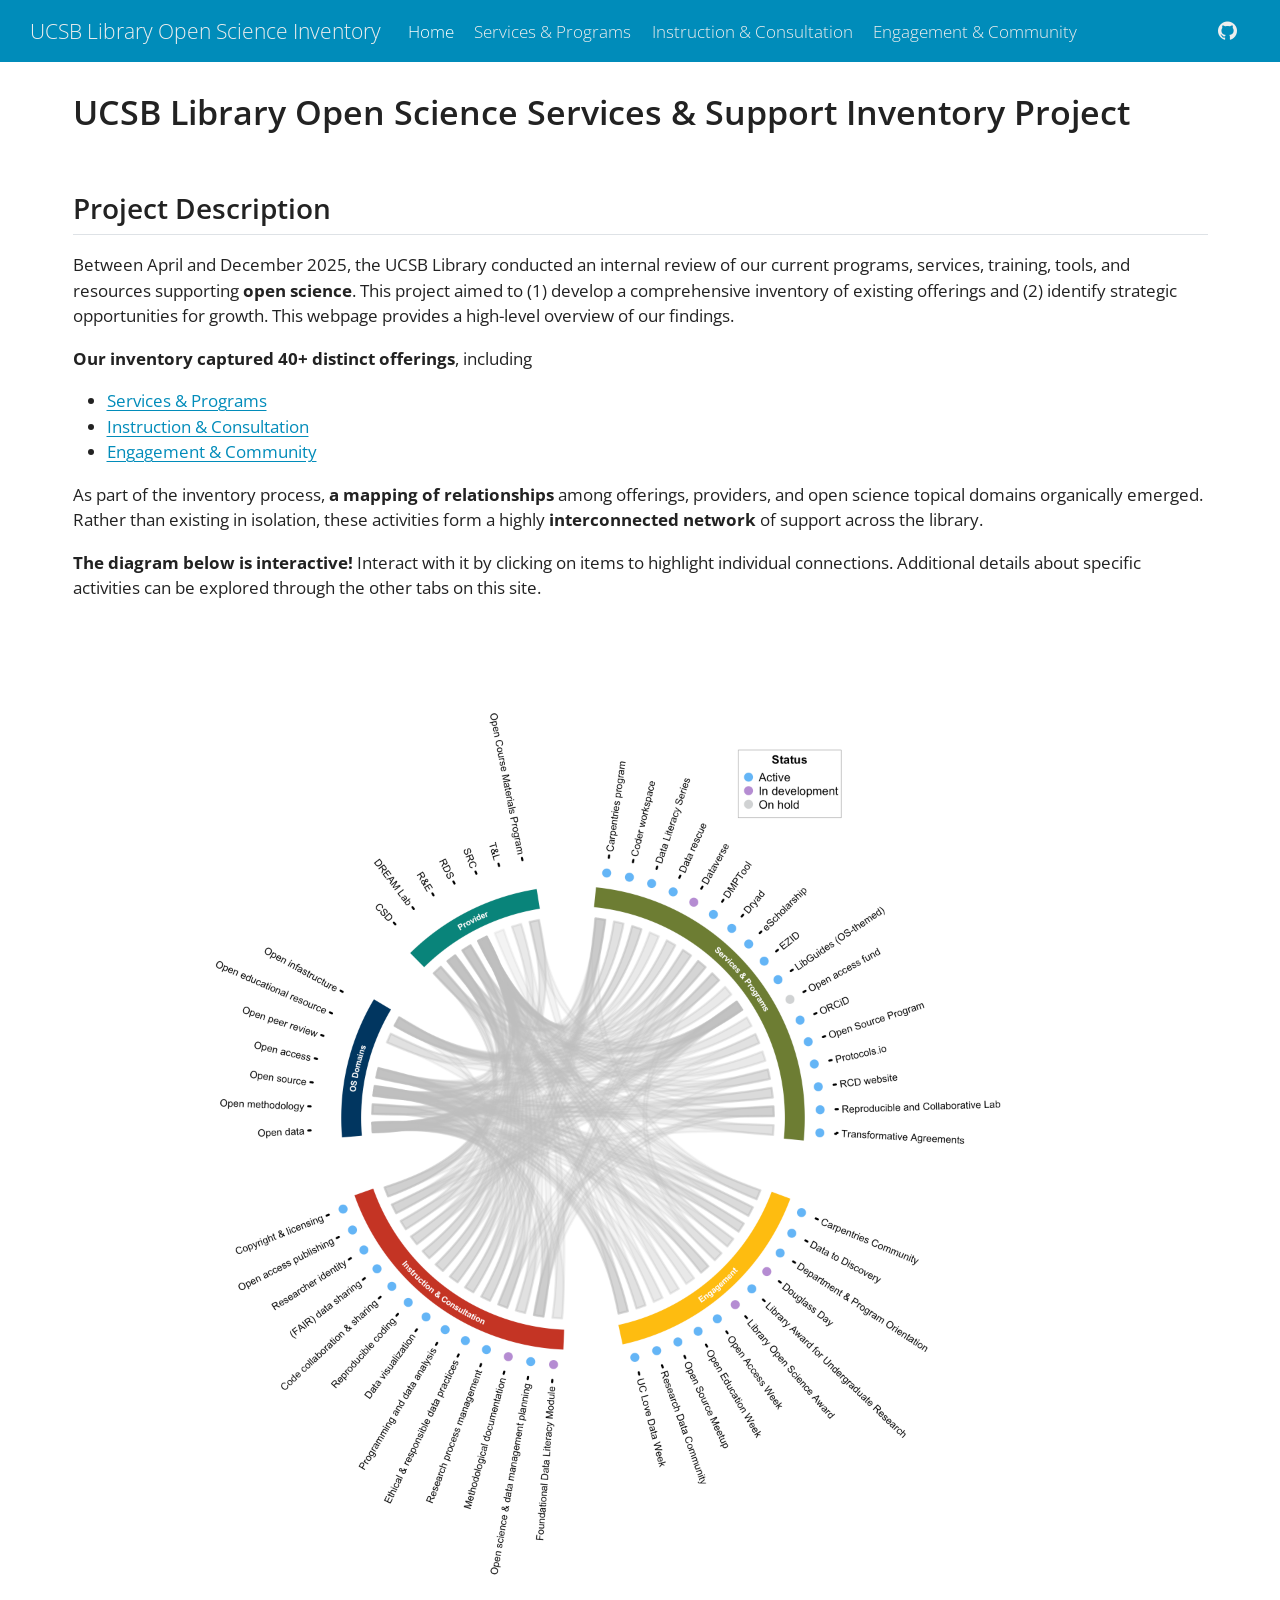
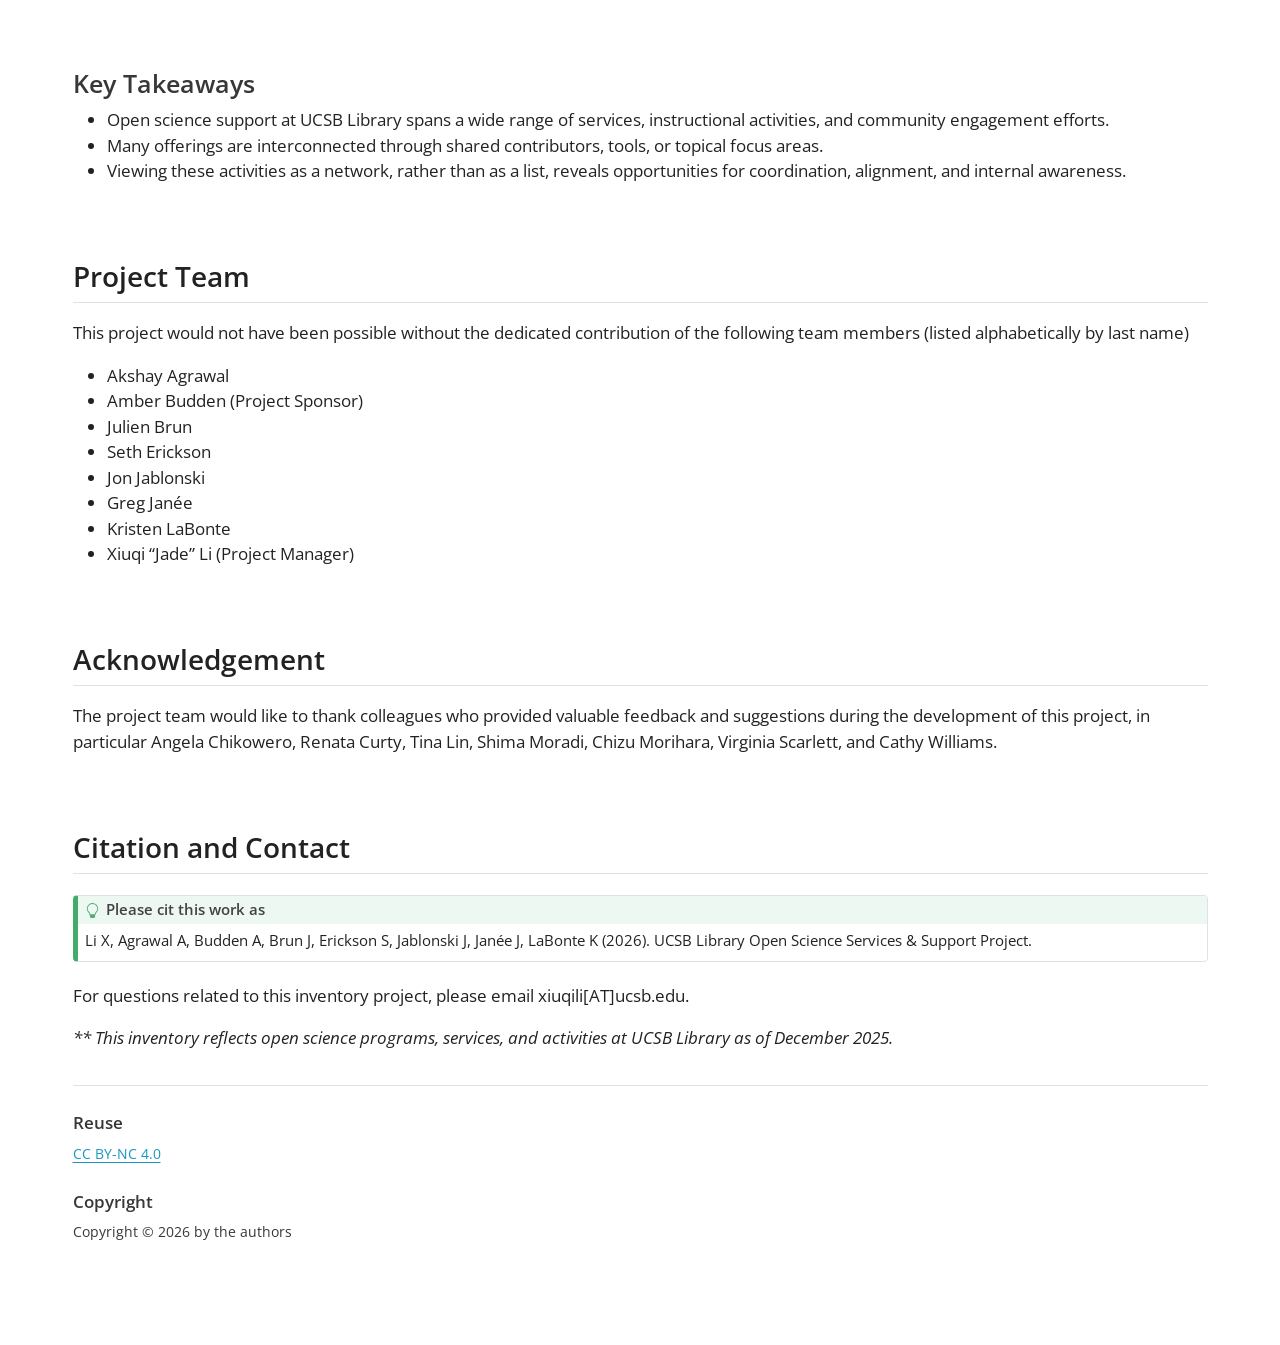
==== docs/index.html @ 34dbe303 "initial commit" ====
<!DOCTYPE html>
<html xmlns="http://www.w3.org/1999/xhtml" lang="en" xml:lang="en"><head>

<meta charset="utf-8">
<meta name="generator" content="quarto-1.5.57">

<meta name="viewport" content="width=device-width, initial-scale=1.0, user-scalable=yes">


<title>UCSB Library Open Science Services &amp; Support Inventory Project – UCSB Library Open Science Inventory</title>
<style>
code{white-space: pre-wrap;}
span.smallcaps{font-variant: small-caps;}
div.columns{display: flex; gap: min(4vw, 1.5em);}
div.column{flex: auto; overflow-x: auto;}
div.hanging-indent{margin-left: 1.5em; text-indent: -1.5em;}
ul.task-list{list-style: none;}
ul.task-list li input[type="checkbox"] {
  width: 0.8em;
  margin: 0 0.8em 0.2em -1em; /* quarto-specific, see https://github.com/quarto-dev/quarto-cli/issues/4556 */ 
  vertical-align: middle;
}
</style>


<script src="site_libs/quarto-nav/quarto-nav.js"></script>
<script src="site_libs/quarto-nav/headroom.min.js"></script>
<script src="site_libs/clipboard/clipboard.min.js"></script>
<script src="site_libs/quarto-search/autocomplete.umd.js"></script>
<script src="site_libs/quarto-search/fuse.min.js"></script>
<script src="site_libs/quarto-search/quarto-search.js"></script>
<meta name="quarto:offset" content="./">
<script src="site_libs/quarto-html/quarto.js"></script>
<script src="site_libs/quarto-html/popper.min.js"></script>
<script src="site_libs/quarto-html/tippy.umd.min.js"></script>
<script src="site_libs/quarto-html/anchor.min.js"></script>
<link href="site_libs/quarto-html/tippy.css" rel="stylesheet">
<link href="site_libs/quarto-html/quarto-syntax-highlighting.css" rel="stylesheet" id="quarto-text-highlighting-styles">
<script src="site_libs/bootstrap/bootstrap.min.js"></script>
<link href="site_libs/bootstrap/bootstrap-icons.css" rel="stylesheet">
<link href="site_libs/bootstrap/bootstrap.min.css" rel="stylesheet" id="quarto-bootstrap" data-mode="light">
<script id="quarto-search-options" type="application/json">{
  "location": "navbar",
  "copy-button": false,
  "collapse-after": 3,
  "panel-placement": "end",
  "type": "overlay",
  "limit": 50,
  "keyboard-shortcut": [
    "f",
    "/",
    "s"
  ],
  "show-item-context": false,
  "language": {
    "search-no-results-text": "No results",
    "search-matching-documents-text": "matching documents",
    "search-copy-link-title": "Copy link to search",
    "search-hide-matches-text": "Hide additional matches",
    "search-more-match-text": "more match in this document",
    "search-more-matches-text": "more matches in this document",
    "search-clear-button-title": "Clear",
    "search-text-placeholder": "",
    "search-detached-cancel-button-title": "Cancel",
    "search-submit-button-title": "Submit",
    "search-label": "Search"
  }
}</script>


<link rel="stylesheet" href="styles.css">
</head>

<body class="nav-fixed">

<div id="quarto-search-results"></div>
  <header id="quarto-header" class="headroom fixed-top">
    <nav class="navbar navbar-expand-lg " data-bs-theme="dark">
      <div class="navbar-container container-fluid">
      <div class="navbar-brand-container mx-auto">
    <a class="navbar-brand" href="./index.html">
    <span class="navbar-title">UCSB Library Open Science Inventory</span>
    </a>
  </div>
            <div id="quarto-search" class="" title="Search"></div>
          <button class="navbar-toggler" type="button" data-bs-toggle="collapse" data-bs-target="#navbarCollapse" aria-controls="navbarCollapse" role="menu" aria-expanded="false" aria-label="Toggle navigation" onclick="if (window.quartoToggleHeadroom) { window.quartoToggleHeadroom(); }">
  <span class="navbar-toggler-icon"></span>
</button>
          <div class="collapse navbar-collapse" id="navbarCollapse">
            <ul class="navbar-nav navbar-nav-scroll me-auto">
  <li class="nav-item">
    <a class="nav-link active" href="./index.html" aria-current="page"> 
<span class="menu-text">Home</span></a>
  </li>  
  <li class="nav-item">
    <a class="nav-link" href="./services.html"> 
<span class="menu-text">Services &amp; Programs</span></a>
  </li>  
  <li class="nav-item">
    <a class="nav-link" href="./instruction.html"> 
<span class="menu-text">Instruction &amp; Consultation</span></a>
  </li>  
  <li class="nav-item">
    <a class="nav-link" href="./engagement.html"> 
<span class="menu-text">Engagement &amp; Community</span></a>
  </li>  
</ul>
            <ul class="navbar-nav navbar-nav-scroll ms-auto">
  <li class="nav-item compact">
    <a class="nav-link" href="https://github.com/xiuqili-xl/UCSB-Library-OSSSI"> <i class="bi bi-github" role="img">
</i> 
<span class="menu-text"></span></a>
  </li>  
</ul>
          </div> <!-- /navcollapse -->
            <div class="quarto-navbar-tools">
</div>
      </div> <!-- /container-fluid -->
    </nav>
</header>
<!-- content -->
<div id="quarto-content" class="quarto-container page-columns page-rows-contents page-layout-full page-navbar">
<!-- sidebar -->
<!-- margin-sidebar -->
    
<!-- main -->
<main class="content column-page" id="quarto-document-content">

<header id="title-block-header" class="quarto-title-block default">
<div class="quarto-title">
<h1 class="title">UCSB Library Open Science Services &amp; Support Inventory Project</h1>
</div>



<div class="quarto-title-meta column-page">

    
  
    
  </div>
  


</header>


<p><br></p>
<section id="project-description" class="level2">
<h2 class="anchored" data-anchor-id="project-description">Project Description</h2>
<p>Between April and December 2025, the UCSB Library conducted an internal review of our current programs, services, training, tools, and resources supporting <strong>open science</strong>. This project aimed to (1) develop a comprehensive inventory of existing offerings and (2) identify strategic opportunities for growth. This webpage provides a high-level overview of our findings.</p>
<p><strong>Our inventory captured 40+ distinct offerings</strong>, including</p>
<ul>
<li><a href="./services.html">Services &amp; Programs</a></li>
<li><a href="./instruction.html">Instruction &amp; Consultation</a></li>
<li><a href="./engagement.html">Engagement &amp; Community</a></li>
</ul>
<p>As part of the inventory process, <strong>a mapping of relationships</strong> among offerings, providers, and open science topical domains organically emerged. Rather than existing in isolation, these activities form a highly <strong>interconnected network</strong> of support across the library.</p>
<p><strong>The diagram below is interactive!</strong> Interact with it by clicking on items to highlight individual connections. Additional details about specific activities can be explored through the other tabs on this site.</p>
<div id="diagram">

</div>
<script type="module">

  const IMAGE_DISPLAY_WIDTH = 1000; // pixels
  const IMAGE_PATH = "/images/static-png";
  const UNHIGHLIGHTED_IMAGE_PATH = `${IMAGE_PATH}/00-no-highlight.png`;
  const CSV_PATH = "data_processed/label_angles.csv";

  // Assumption: commas don't appear in label names, so no need for full CSV
  // parser.

  async function load_csv() {
    const response = await fetch(CSV_PATH);
    const body = await response.text();
    const [header, ...rows] = body.trim().split("\n");
    const columns = header.split(",");
    const data = rows.map(
      row => Object.fromEntries(row.split(",").map((v, i) => [columns[i], v]))
    );
    data.forEach(item => {
      item["Viz.ID"] = parseInt(item["Viz.ID"]);
      item["Start.Degree"] = parseFloat(item["Start.Degree"]);
      item["End.Degree"] = parseFloat(item["End.Degree"]);
    });
    return data;
  }

  const data = await load_csv();
  const min_angle = Math.min(...data.map(item => item["Start.Degree"]));

  const img = document.createElement("img");
  img.src = UNHIGHLIGHTED_IMAGE_PATH;
  img.width = IMAGE_DISPLAY_WIDTH;
  img.style.cursor = "pointer";
  img.alt = "Chord diagram showing connections between open science activities at UCSB Library";

  // Data assumptions:
  //   - Angles use the same periodic coordinate system as atan2.
  //   - Angles increase linearly from a minimum value (possibly negative) to a
  //     maximum value; there's no wrapping at +/-180.
  //   - The total range of angles is less than or equal to 360.
  //   - If items A and B are adjacent, then
  //     A["End.Degree"] == B["Start.Degree"] or vice versa.

  function switch_image(event) {
    const rect = img.getBoundingClientRect();
    const x = event.clientX - (rect.left + rect.width/2);
    const y = (rect.top + rect.height/2) - event.clientY;
    let angle = Math.atan2(y, x) * 180/Math.PI;
    if (angle < min_angle) angle += 360;
    const item = data.find(
      item => (item["Start.Degree"] <= angle && angle <= item["End.Degree"])
    );
    if (item !== undefined) {
      img.src = `${IMAGE_PATH}/${String(item["Viz.ID"]).padStart(2, "0")}.png`;
    } else {
      img.src = UNHIGHLIGHTED_IMAGE_PATH;
    }
  }

  img.addEventListener("click", switch_image);
  document.getElementById("diagram").appendChild(img);

</script>
<p><br></p>
<section id="key-takeaways" class="level3">
<h3 class="anchored" data-anchor-id="key-takeaways">Key Takeaways</h3>
<ul>
<li>Open science support at UCSB Library spans a wide range of services, instructional activities, and community engagement efforts.</li>
<li>Many offerings are interconnected through shared contributors, tools, or topical focus areas.</li>
<li>Viewing these activities as a network, rather than as a list, reveals opportunities for coordination, alignment, and internal awareness.</li>
</ul>
<p><br></p>
</section>
</section>
<section id="project-team" class="level2">
<h2 class="anchored" data-anchor-id="project-team">Project Team</h2>
<p>This project would not have been possible without the dedicated contribution of the following team members (listed alphabetically by last name)</p>
<ul>
<li>Akshay Agrawal</li>
<li>Amber Budden (Project Sponsor)</li>
<li>Julien Brun</li>
<li>Seth Erickson</li>
<li>Jon Jablonski</li>
<li>Greg Janée</li>
<li>Kristen LaBonte</li>
<li>Xiuqi “Jade” Li (Project Manager)</li>
</ul>
<p><br></p>
</section>
<section id="acknowledgement" class="level2">
<h2 class="anchored" data-anchor-id="acknowledgement">Acknowledgement</h2>
<p>The project team would like to thank colleagues who provided valuable feedback and suggestions during the development of this project, in particular Angela Chikowero, Renata Curty, Tina Lin, Shima Moradi, Chizu Morihara, Virginia Scarlett, and Cathy Williams.</p>
<p><br></p>
</section>
<section id="citation-and-contact" class="level2">
<h2 class="anchored" data-anchor-id="citation-and-contact">Citation and Contact</h2>
<div class="callout callout-style-default callout-tip callout-titled">
<div class="callout-header d-flex align-content-center">
<div class="callout-icon-container">
<i class="callout-icon"></i>
</div>
<div class="callout-title-container flex-fill">
Please cit this work as
</div>
</div>
<div class="callout-body-container callout-body">
<p>Li X, Agrawal A, Budden A, Brun J, Erickson S, Jablonski J, Janée J, LaBonte K (2026). UCSB Library Open Science Services &amp; Support Project.</p>
</div>
</div>
<p>For questions related to this inventory project, please email xiuqili[AT]ucsb.edu.</p>
<p><em>** This inventory reflects open science programs, services, and activities at UCSB Library as of December 2025.</em></p>


</section>

<div id="quarto-appendix" class="default"><section class="quarto-appendix-contents" id="quarto-reuse"><h2 class="anchored quarto-appendix-heading">Reuse</h2><div class="quarto-appendix-contents"><div><a rel="license" href="https://creativecommons.org/licenses/by-nc/4.0/">CC BY-NC 4.0</a></div></div></section><section class="quarto-appendix-contents" id="quarto-copyright"><h2 class="anchored quarto-appendix-heading">Copyright</h2><div class="quarto-appendix-contents"><div>Copyright © 2026 by the authors</div></div></section></div></main> <!-- /main -->
<script id="quarto-html-after-body" type="application/javascript">
window.document.addEventListener("DOMContentLoaded", function (event) {
  const toggleBodyColorMode = (bsSheetEl) => {
    const mode = bsSheetEl.getAttribute("data-mode");
    const bodyEl = window.document.querySelector("body");
    if (mode === "dark") {
      bodyEl.classList.add("quarto-dark");
      bodyEl.classList.remove("quarto-light");
    } else {
      bodyEl.classList.add("quarto-light");
      bodyEl.classList.remove("quarto-dark");
    }
  }
  const toggleBodyColorPrimary = () => {
    const bsSheetEl = window.document.querySelector("link#quarto-bootstrap");
    if (bsSheetEl) {
      toggleBodyColorMode(bsSheetEl);
    }
  }
  toggleBodyColorPrimary();  
  const icon = "";
  const anchorJS = new window.AnchorJS();
  anchorJS.options = {
    placement: 'right',
    icon: icon
  };
  anchorJS.add('.anchored');
  const isCodeAnnotation = (el) => {
    for (const clz of el.classList) {
      if (clz.startsWith('code-annotation-')) {                     
        return true;
      }
    }
    return false;
  }
  const onCopySuccess = function(e) {
    // button target
    const button = e.trigger;
    // don't keep focus
    button.blur();
    // flash "checked"
    button.classList.add('code-copy-button-checked');
    var currentTitle = button.getAttribute("title");
    button.setAttribute("title", "Copied!");
    let tooltip;
    if (window.bootstrap) {
      button.setAttribute("data-bs-toggle", "tooltip");
      button.setAttribute("data-bs-placement", "left");
      button.setAttribute("data-bs-title", "Copied!");
      tooltip = new bootstrap.Tooltip(button, 
        { trigger: "manual", 
          customClass: "code-copy-button-tooltip",
          offset: [0, -8]});
      tooltip.show();    
    }
    setTimeout(function() {
      if (tooltip) {
        tooltip.hide();
        button.removeAttribute("data-bs-title");
        button.removeAttribute("data-bs-toggle");
        button.removeAttribute("data-bs-placement");
      }
      button.setAttribute("title", currentTitle);
      button.classList.remove('code-copy-button-checked');
    }, 1000);
    // clear code selection
    e.clearSelection();
  }
  const getTextToCopy = function(trigger) {
      const codeEl = trigger.previousElementSibling.cloneNode(true);
      for (const childEl of codeEl.children) {
        if (isCodeAnnotation(childEl)) {
          childEl.remove();
        }
      }
      return codeEl.innerText;
  }
  const clipboard = new window.ClipboardJS('.code-copy-button:not([data-in-quarto-modal])', {
    text: getTextToCopy
  });
  clipboard.on('success', onCopySuccess);
  if (window.document.getElementById('quarto-embedded-source-code-modal')) {
    // For code content inside modals, clipBoardJS needs to be initialized with a container option
    // TODO: Check when it could be a function (https://github.com/zenorocha/clipboard.js/issues/860)
    const clipboardModal = new window.ClipboardJS('.code-copy-button[data-in-quarto-modal]', {
      text: getTextToCopy,
      container: window.document.getElementById('quarto-embedded-source-code-modal')
    });
    clipboardModal.on('success', onCopySuccess);
  }
    var localhostRegex = new RegExp(/^(?:http|https):\/\/localhost\:?[0-9]*\//);
    var mailtoRegex = new RegExp(/^mailto:/);
      var filterRegex = new RegExp('/' + window.location.host + '/');
    var isInternal = (href) => {
        return filterRegex.test(href) || localhostRegex.test(href) || mailtoRegex.test(href);
    }
    // Inspect non-navigation links and adorn them if external
 	var links = window.document.querySelectorAll('a[href]:not(.nav-link):not(.navbar-brand):not(.toc-action):not(.sidebar-link):not(.sidebar-item-toggle):not(.pagination-link):not(.no-external):not([aria-hidden]):not(.dropdown-item):not(.quarto-navigation-tool):not(.about-link)');
    for (var i=0; i<links.length; i++) {
      const link = links[i];
      if (!isInternal(link.href)) {
        // undo the damage that might have been done by quarto-nav.js in the case of
        // links that we want to consider external
        if (link.dataset.originalHref !== undefined) {
          link.href = link.dataset.originalHref;
        }
      }
    }
  function tippyHover(el, contentFn, onTriggerFn, onUntriggerFn) {
    const config = {
      allowHTML: true,
      maxWidth: 500,
      delay: 100,
      arrow: false,
      appendTo: function(el) {
          return el.parentElement;
      },
      interactive: true,
      interactiveBorder: 10,
      theme: 'quarto',
      placement: 'bottom-start',
    };
    if (contentFn) {
      config.content = contentFn;
    }
    if (onTriggerFn) {
      config.onTrigger = onTriggerFn;
    }
    if (onUntriggerFn) {
      config.onUntrigger = onUntriggerFn;
    }
    window.tippy(el, config); 
  }
  const noterefs = window.document.querySelectorAll('a[role="doc-noteref"]');
  for (var i=0; i<noterefs.length; i++) {
    const ref = noterefs[i];
    tippyHover(ref, function() {
      // use id or data attribute instead here
      let href = ref.getAttribute('data-footnote-href') || ref.getAttribute('href');
      try { href = new URL(href).hash; } catch {}
      const id = href.replace(/^#\/?/, "");
      const note = window.document.getElementById(id);
      if (note) {
        return note.innerHTML;
      } else {
        return "";
      }
    });
  }
  const xrefs = window.document.querySelectorAll('a.quarto-xref');
  const processXRef = (id, note) => {
    // Strip column container classes
    const stripColumnClz = (el) => {
      el.classList.remove("page-full", "page-columns");
      if (el.children) {
        for (const child of el.children) {
          stripColumnClz(child);
        }
      }
    }
    stripColumnClz(note)
    if (id === null || id.startsWith('sec-')) {
      // Special case sections, only their first couple elements
      const container = document.createElement("div");
      if (note.children && note.children.length > 2) {
        container.appendChild(note.children[0].cloneNode(true));
        for (let i = 1; i < note.children.length; i++) {
          const child = note.children[i];
          if (child.tagName === "P" && child.innerText === "") {
            continue;
          } else {
            container.appendChild(child.cloneNode(true));
            break;
          }
        }
        if (window.Quarto?.typesetMath) {
          window.Quarto.typesetMath(container);
        }
        return container.innerHTML
      } else {
        if (window.Quarto?.typesetMath) {
          window.Quarto.typesetMath(note);
        }
        return note.innerHTML;
      }
    } else {
      // Remove any anchor links if they are present
      const anchorLink = note.querySelector('a.anchorjs-link');
      if (anchorLink) {
        anchorLink.remove();
      }
      if (window.Quarto?.typesetMath) {
        window.Quarto.typesetMath(note);
      }
      // TODO in 1.5, we should make sure this works without a callout special case
      if (note.classList.contains("callout")) {
        return note.outerHTML;
      } else {
        return note.innerHTML;
      }
    }
  }
  for (var i=0; i<xrefs.length; i++) {
    const xref = xrefs[i];
    tippyHover(xref, undefined, function(instance) {
      instance.disable();
      let url = xref.getAttribute('href');
      let hash = undefined; 
      if (url.startsWith('#')) {
        hash = url;
      } else {
        try { hash = new URL(url).hash; } catch {}
      }
      if (hash) {
        const id = hash.replace(/^#\/?/, "");
        const note = window.document.getElementById(id);
        if (note !== null) {
          try {
            const html = processXRef(id, note.cloneNode(true));
            instance.setContent(html);
          } finally {
            instance.enable();
            instance.show();
          }
        } else {
          // See if we can fetch this
          fetch(url.split('#')[0])
          .then(res => res.text())
          .then(html => {
            const parser = new DOMParser();
            const htmlDoc = parser.parseFromString(html, "text/html");
            const note = htmlDoc.getElementById(id);
            if (note !== null) {
              const html = processXRef(id, note);
              instance.setContent(html);
            } 
          }).finally(() => {
            instance.enable();
            instance.show();
          });
        }
      } else {
        // See if we can fetch a full url (with no hash to target)
        // This is a special case and we should probably do some content thinning / targeting
        fetch(url)
        .then(res => res.text())
        .then(html => {
          const parser = new DOMParser();
          const htmlDoc = parser.parseFromString(html, "text/html");
          const note = htmlDoc.querySelector('main.content');
          if (note !== null) {
            // This should only happen for chapter cross references
            // (since there is no id in the URL)
            // remove the first header
            if (note.children.length > 0 && note.children[0].tagName === "HEADER") {
              note.children[0].remove();
            }
            const html = processXRef(null, note);
            instance.setContent(html);
          } 
        }).finally(() => {
          instance.enable();
          instance.show();
        });
      }
    }, function(instance) {
    });
  }
      let selectedAnnoteEl;
      const selectorForAnnotation = ( cell, annotation) => {
        let cellAttr = 'data-code-cell="' + cell + '"';
        let lineAttr = 'data-code-annotation="' +  annotation + '"';
        const selector = 'span[' + cellAttr + '][' + lineAttr + ']';
        return selector;
      }
      const selectCodeLines = (annoteEl) => {
        const doc = window.document;
        const targetCell = annoteEl.getAttribute("data-target-cell");
        const targetAnnotation = annoteEl.getAttribute("data-target-annotation");
        const annoteSpan = window.document.querySelector(selectorForAnnotation(targetCell, targetAnnotation));
        const lines = annoteSpan.getAttribute("data-code-lines").split(",");
        const lineIds = lines.map((line) => {
          return targetCell + "-" + line;
        })
        let top = null;
        let height = null;
        let parent = null;
        if (lineIds.length > 0) {
            //compute the position of the single el (top and bottom and make a div)
            const el = window.document.getElementById(lineIds[0]);
            top = el.offsetTop;
            height = el.offsetHeight;
            parent = el.parentElement.parentElement;
          if (lineIds.length > 1) {
            const lastEl = window.document.getElementById(lineIds[lineIds.length - 1]);
            const bottom = lastEl.offsetTop + lastEl.offsetHeight;
            height = bottom - top;
          }
          if (top !== null && height !== null && parent !== null) {
            // cook up a div (if necessary) and position it 
            let div = window.document.getElementById("code-annotation-line-highlight");
            if (div === null) {
              div = window.document.createElement("div");
              div.setAttribute("id", "code-annotation-line-highlight");
              div.style.position = 'absolute';
              parent.appendChild(div);
            }
            div.style.top = top - 2 + "px";
            div.style.height = height + 4 + "px";
            div.style.left = 0;
            let gutterDiv = window.document.getElementById("code-annotation-line-highlight-gutter");
            if (gutterDiv === null) {
              gutterDiv = window.document.createElement("div");
              gutterDiv.setAttribute("id", "code-annotation-line-highlight-gutter");
              gutterDiv.style.position = 'absolute';
              const codeCell = window.document.getElementById(targetCell);
              const gutter = codeCell.querySelector('.code-annotation-gutter');
              gutter.appendChild(gutterDiv);
            }
            gutterDiv.style.top = top - 2 + "px";
            gutterDiv.style.height = height + 4 + "px";
          }
          selectedAnnoteEl = annoteEl;
        }
      };
      const unselectCodeLines = () => {
        const elementsIds = ["code-annotation-line-highlight", "code-annotation-line-highlight-gutter"];
        elementsIds.forEach((elId) => {
          const div = window.document.getElementById(elId);
          if (div) {
            div.remove();
          }
        });
        selectedAnnoteEl = undefined;
      };
        // Handle positioning of the toggle
    window.addEventListener(
      "resize",
      throttle(() => {
        elRect = undefined;
        if (selectedAnnoteEl) {
          selectCodeLines(selectedAnnoteEl);
        }
      }, 10)
    );
    function throttle(fn, ms) {
    let throttle = false;
    let timer;
      return (...args) => {
        if(!throttle) { // first call gets through
            fn.apply(this, args);
            throttle = true;
        } else { // all the others get throttled
            if(timer) clearTimeout(timer); // cancel #2
            timer = setTimeout(() => {
              fn.apply(this, args);
              timer = throttle = false;
            }, ms);
        }
      };
    }
      // Attach click handler to the DT
      const annoteDls = window.document.querySelectorAll('dt[data-target-cell]');
      for (const annoteDlNode of annoteDls) {
        annoteDlNode.addEventListener('click', (event) => {
          const clickedEl = event.target;
          if (clickedEl !== selectedAnnoteEl) {
            unselectCodeLines();
            const activeEl = window.document.querySelector('dt[data-target-cell].code-annotation-active');
            if (activeEl) {
              activeEl.classList.remove('code-annotation-active');
            }
            selectCodeLines(clickedEl);
            clickedEl.classList.add('code-annotation-active');
          } else {
            // Unselect the line
            unselectCodeLines();
            clickedEl.classList.remove('code-annotation-active');
          }
        });
      }
  const findCites = (el) => {
    const parentEl = el.parentElement;
    if (parentEl) {
      const cites = parentEl.dataset.cites;
      if (cites) {
        return {
          el,
          cites: cites.split(' ')
        };
      } else {
        return findCites(el.parentElement)
      }
    } else {
      return undefined;
    }
  };
  var bibliorefs = window.document.querySelectorAll('a[role="doc-biblioref"]');
  for (var i=0; i<bibliorefs.length; i++) {
    const ref = bibliorefs[i];
    const citeInfo = findCites(ref);
    if (citeInfo) {
      tippyHover(citeInfo.el, function() {
        var popup = window.document.createElement('div');
        citeInfo.cites.forEach(function(cite) {
          var citeDiv = window.document.createElement('div');
          citeDiv.classList.add('hanging-indent');
          citeDiv.classList.add('csl-entry');
          var biblioDiv = window.document.getElementById('ref-' + cite);
          if (biblioDiv) {
            citeDiv.innerHTML = biblioDiv.innerHTML;
          }
          popup.appendChild(citeDiv);
        });
        return popup.innerHTML;
      });
    }
  }
});
</script>
</div> <!-- /content -->




</body></html>
---- docs/site_libs/quarto-html/tippy.css ----
.tippy-box[data-animation=fade][data-state=hidden]{opacity:0}[data-tippy-root]{max-width:calc(100vw - 10px)}.tippy-box{position:relative;background-color:#333;color:#fff;border-radius:4px;font-size:14px;line-height:1.4;white-space:normal;outline:0;transition-property:transform,visibility,opacity}.tippy-box[data-placement^=top]>.tippy-arrow{bottom:0}.tippy-box[data-placement^=top]>.tippy-arrow:before{bottom:-7px;left:0;border-width:8px 8px 0;border-top-color:initial;transform-origin:center top}.tippy-box[data-placement^=bottom]>.tippy-arrow{top:0}.tippy-box[data-placement^=bottom]>.tippy-arrow:before{top:-7px;left:0;border-width:0 8px 8px;border-bottom-color:initial;transform-origin:center bottom}.tippy-box[data-placement^=left]>.tippy-arrow{right:0}.tippy-box[data-placement^=left]>.tippy-arrow:before{border-width:8px 0 8px 8px;border-left-color:initial;right:-7px;transform-origin:center left}.tippy-box[data-placement^=right]>.tippy-arrow{left:0}.tippy-box[data-placement^=right]>.tippy-arrow:before{left:-7px;border-width:8px 8px 8px 0;border-right-color:initial;transform-origin:center right}.tippy-box[data-inertia][data-state=visible]{transition-timing-function:cubic-bezier(.54,1.5,.38,1.11)}.tippy-arrow{width:16px;height:16px;color:#333}.tippy-arrow:before{content:"";position:absolute;border-color:transparent;border-style:solid}.tippy-content{position:relative;padding:5px 9px;z-index:1}
---- docs/styles.css ----
/* css styles */
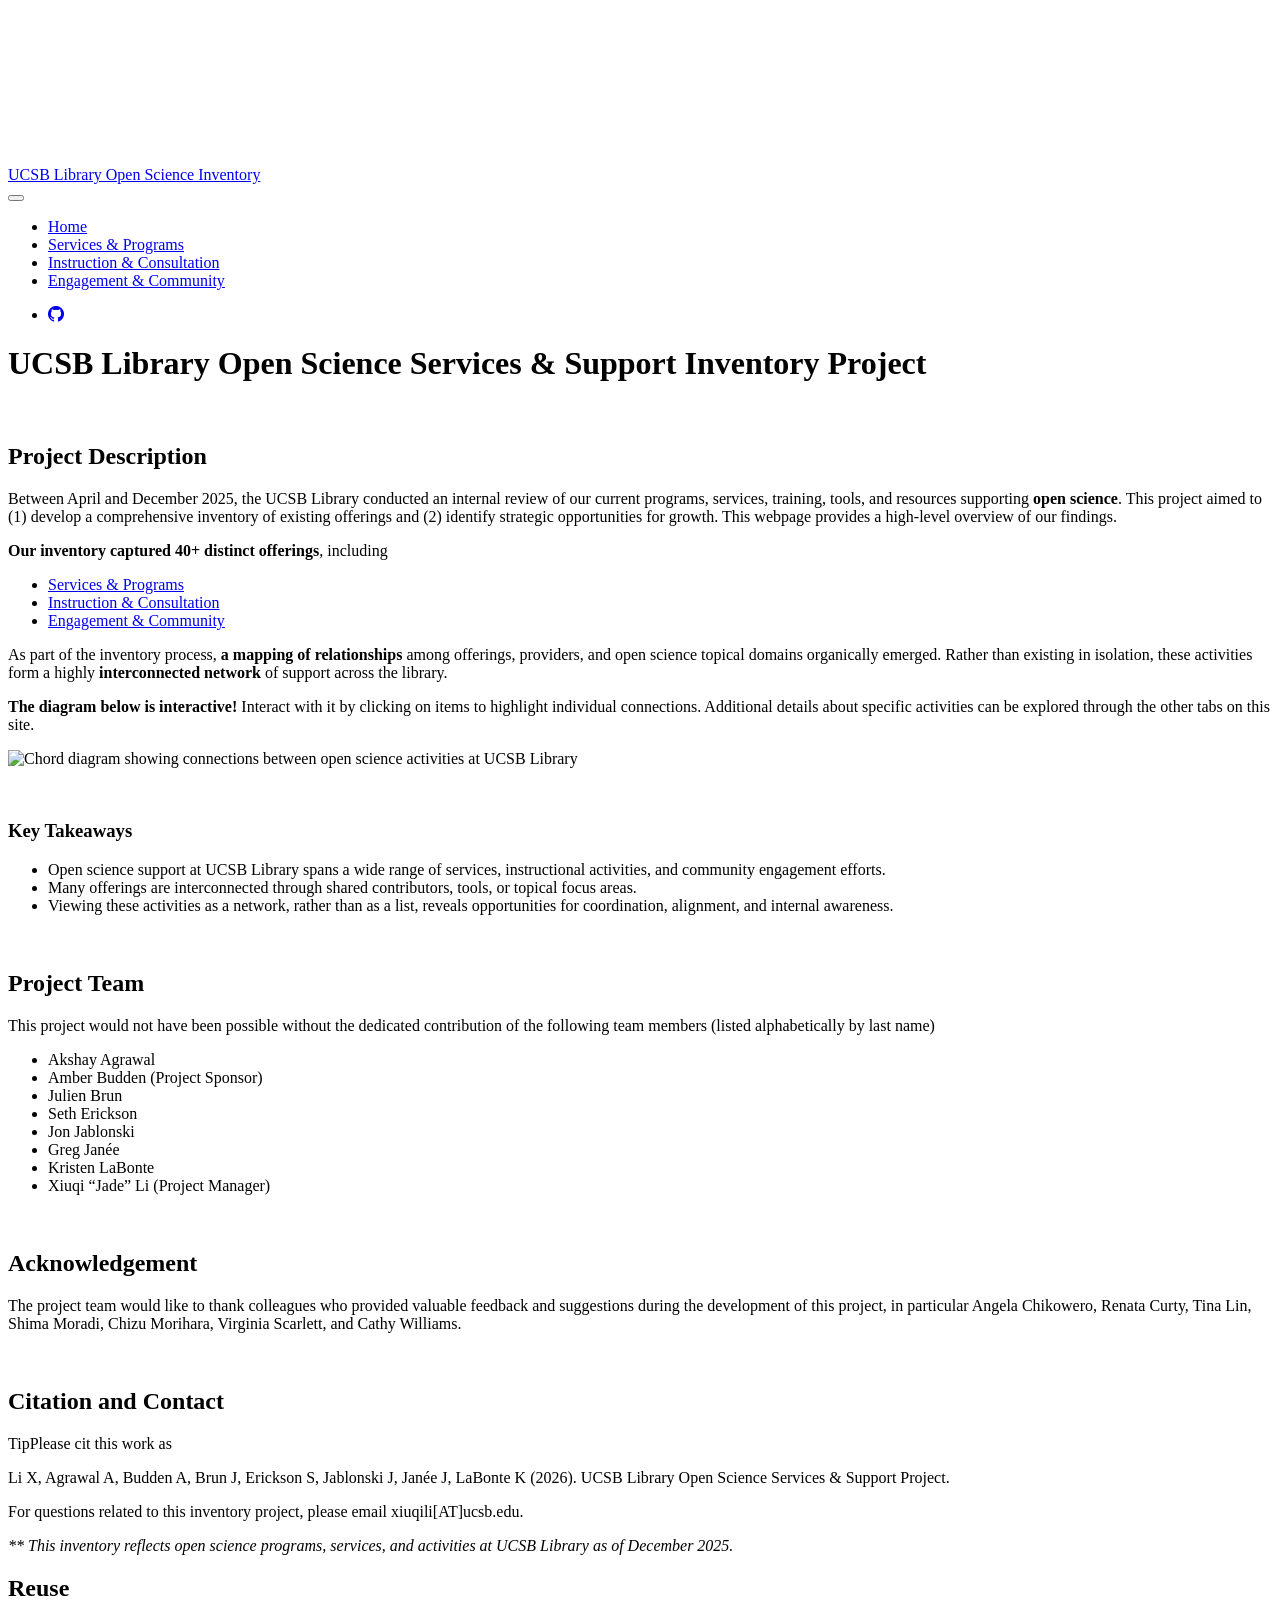
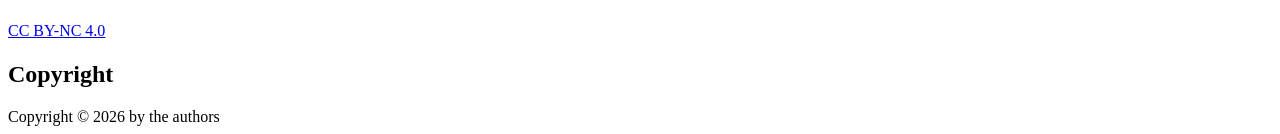
==== commit 4507da19: "Switch image path to relative" ====
--- a/docs/index.html
+++ b/docs/index.html
@@ -2,7 +2,7 @@
 <html xmlns="http://www.w3.org/1999/xhtml" lang="en" xml:lang="en"><head>
 
 <meta charset="utf-8">
-<meta name="generator" content="quarto-1.5.57">
+<meta name="generator" content="quarto-1.8.25">
 
 <meta name="viewport" content="width=device-width, initial-scale=1.0, user-scalable=yes">
 
@@ -30,15 +30,17 @@
 <script src="site_libs/quarto-search/fuse.min.js"></script>
 <script src="site_libs/quarto-search/quarto-search.js"></script>
 <meta name="quarto:offset" content="./">
-<script src="site_libs/quarto-html/quarto.js"></script>
+<script src="site_libs/quarto-html/quarto.js" type="module"></script>
+<script src="site_libs/quarto-html/tabsets/tabsets.js" type="module"></script>
+<script src="site_libs/quarto-html/axe/axe-check.js" type="module"></script>
 <script src="site_libs/quarto-html/popper.min.js"></script>
 <script src="site_libs/quarto-html/tippy.umd.min.js"></script>
 <script src="site_libs/quarto-html/anchor.min.js"></script>
 <link href="site_libs/quarto-html/tippy.css" rel="stylesheet">
-<link href="site_libs/quarto-html/quarto-syntax-highlighting.css" rel="stylesheet" id="quarto-text-highlighting-styles">
+<link href="site_libs/quarto-html/quarto-syntax-highlighting-7b89279ff1a6dce999919e0e67d4d9ec.css" rel="stylesheet" id="quarto-text-highlighting-styles">
 <script src="site_libs/bootstrap/bootstrap.min.js"></script>
 <link href="site_libs/bootstrap/bootstrap-icons.css" rel="stylesheet">
-<link href="site_libs/bootstrap/bootstrap.min.css" rel="stylesheet" id="quarto-bootstrap" data-mode="light">
+<link href="site_libs/bootstrap/bootstrap-2e0f40197f1ecc265e2c800b6fc9b100.min.css" rel="stylesheet" append-hash="true" id="quarto-bootstrap" data-mode="light">
 <script id="quarto-search-options" type="application/json">{
   "location": "navbar",
   "copy-button": false,
@@ -71,13 +73,15 @@
 <link rel="stylesheet" href="styles.css">
 </head>
 
-<body class="nav-fixed">
+<body class="nav-fixed quarto-light">
 
 <div id="quarto-search-results"></div>
   <header id="quarto-header" class="headroom fixed-top">
     <nav class="navbar navbar-expand-lg " data-bs-theme="dark">
       <div class="navbar-container container-fluid">
       <div class="navbar-brand-container mx-auto">
+    <a href="./index.html" class="navbar-brand navbar-brand-logo">
+    </a>
     <a class="navbar-brand" href="./index.html">
     <span class="navbar-title">UCSB Library Open Science Inventory</span>
     </a>
@@ -107,7 +111,7 @@
 </ul>
             <ul class="navbar-nav navbar-nav-scroll ms-auto">
   <li class="nav-item compact">
-    <a class="nav-link" href="https://github.com/xiuqili-xl/UCSB-Library-OSSSI"> <i class="bi bi-github" role="img">
+    <a class="nav-link" href="https://github.com/UCSB-Library-Research-Data-Services/Open-Science-Inventory"> <i class="bi bi-github" role="img">
 </i> 
 <span class="menu-text"></span></a>
   </li>  
@@ -163,7 +167,7 @@
 <script type="module">
 
   const IMAGE_DISPLAY_WIDTH = 1000; // pixels
-  const IMAGE_PATH = "/images/static-png";
+  const IMAGE_PATH = "images/static-png";
   const UNHIGHLIGHTED_IMAGE_PATH = `${IMAGE_PATH}/00-no-highlight.png`;
   const CSV_PATH = "data_processed/label_angles.csv";
 
@@ -262,7 +266,7 @@
 <i class="callout-icon"></i>
 </div>
 <div class="callout-title-container flex-fill">
-Please cit this work as
+<span class="screen-reader-only">Tip</span>Please cit this work as
 </div>
 </div>
 <div class="callout-body-container callout-body">
@@ -277,239 +281,243 @@
 
 <div id="quarto-appendix" class="default"><section class="quarto-appendix-contents" id="quarto-reuse"><h2 class="anchored quarto-appendix-heading">Reuse</h2><div class="quarto-appendix-contents"><div><a rel="license" href="https://creativecommons.org/licenses/by-nc/4.0/">CC BY-NC 4.0</a></div></div></section><section class="quarto-appendix-contents" id="quarto-copyright"><h2 class="anchored quarto-appendix-heading">Copyright</h2><div class="quarto-appendix-contents"><div>Copyright © 2026 by the authors</div></div></section></div></main> <!-- /main -->
 <script id="quarto-html-after-body" type="application/javascript">
-window.document.addEventListener("DOMContentLoaded", function (event) {
-  const toggleBodyColorMode = (bsSheetEl) => {
-    const mode = bsSheetEl.getAttribute("data-mode");
-    const bodyEl = window.document.querySelector("body");
-    if (mode === "dark") {
-      bodyEl.classList.add("quarto-dark");
-      bodyEl.classList.remove("quarto-light");
-    } else {
-      bodyEl.classList.add("quarto-light");
-      bodyEl.classList.remove("quarto-dark");
-    }
-  }
-  const toggleBodyColorPrimary = () => {
-    const bsSheetEl = window.document.querySelector("link#quarto-bootstrap");
-    if (bsSheetEl) {
-      toggleBodyColorMode(bsSheetEl);
-    }
-  }
-  toggleBodyColorPrimary();  
-  const icon = "";
-  const anchorJS = new window.AnchorJS();
-  anchorJS.options = {
-    placement: 'right',
-    icon: icon
-  };
-  anchorJS.add('.anchored');
-  const isCodeAnnotation = (el) => {
-    for (const clz of el.classList) {
-      if (clz.startsWith('code-annotation-')) {                     
-        return true;
-      }
-    }
-    return false;
-  }
-  const onCopySuccess = function(e) {
-    // button target
-    const button = e.trigger;
-    // don't keep focus
-    button.blur();
-    // flash "checked"
-    button.classList.add('code-copy-button-checked');
-    var currentTitle = button.getAttribute("title");
-    button.setAttribute("title", "Copied!");
-    let tooltip;
-    if (window.bootstrap) {
-      button.setAttribute("data-bs-toggle", "tooltip");
-      button.setAttribute("data-bs-placement", "left");
-      button.setAttribute("data-bs-title", "Copied!");
-      tooltip = new bootstrap.Tooltip(button, 
-        { trigger: "manual", 
-          customClass: "code-copy-button-tooltip",
-          offset: [0, -8]});
-      tooltip.show();    
-    }
-    setTimeout(function() {
-      if (tooltip) {
-        tooltip.hide();
-        button.removeAttribute("data-bs-title");
-        button.removeAttribute("data-bs-toggle");
-        button.removeAttribute("data-bs-placement");
-      }
-      button.setAttribute("title", currentTitle);
-      button.classList.remove('code-copy-button-checked');
-    }, 1000);
-    // clear code selection
-    e.clearSelection();
-  }
-  const getTextToCopy = function(trigger) {
-      const codeEl = trigger.previousElementSibling.cloneNode(true);
+  window.document.addEventListener("DOMContentLoaded", function (event) {
+    const icon = "";
+    const anchorJS = new window.AnchorJS();
+    anchorJS.options = {
+      placement: 'right',
+      icon: icon
+    };
+    anchorJS.add('.anchored');
+    const isCodeAnnotation = (el) => {
+      for (const clz of el.classList) {
+        if (clz.startsWith('code-annotation-')) {                     
+          return true;
+        }
+      }
+      return false;
+    }
+    const onCopySuccess = function(e) {
+      // button target
+      const button = e.trigger;
+      // don't keep focus
+      button.blur();
+      // flash "checked"
+      button.classList.add('code-copy-button-checked');
+      var currentTitle = button.getAttribute("title");
+      button.setAttribute("title", "Copied!");
+      let tooltip;
+      if (window.bootstrap) {
+        button.setAttribute("data-bs-toggle", "tooltip");
+        button.setAttribute("data-bs-placement", "left");
+        button.setAttribute("data-bs-title", "Copied!");
+        tooltip = new bootstrap.Tooltip(button, 
+          { trigger: "manual", 
+            customClass: "code-copy-button-tooltip",
+            offset: [0, -8]});
+        tooltip.show();    
+      }
+      setTimeout(function() {
+        if (tooltip) {
+          tooltip.hide();
+          button.removeAttribute("data-bs-title");
+          button.removeAttribute("data-bs-toggle");
+          button.removeAttribute("data-bs-placement");
+        }
+        button.setAttribute("title", currentTitle);
+        button.classList.remove('code-copy-button-checked');
+      }, 1000);
+      // clear code selection
+      e.clearSelection();
+    }
+    const getTextToCopy = function(trigger) {
+      const outerScaffold = trigger.parentElement.cloneNode(true);
+      const codeEl = outerScaffold.querySelector('code');
       for (const childEl of codeEl.children) {
         if (isCodeAnnotation(childEl)) {
           childEl.remove();
         }
       }
       return codeEl.innerText;
-  }
-  const clipboard = new window.ClipboardJS('.code-copy-button:not([data-in-quarto-modal])', {
-    text: getTextToCopy
-  });
-  clipboard.on('success', onCopySuccess);
-  if (window.document.getElementById('quarto-embedded-source-code-modal')) {
-    // For code content inside modals, clipBoardJS needs to be initialized with a container option
-    // TODO: Check when it could be a function (https://github.com/zenorocha/clipboard.js/issues/860)
-    const clipboardModal = new window.ClipboardJS('.code-copy-button[data-in-quarto-modal]', {
-      text: getTextToCopy,
-      container: window.document.getElementById('quarto-embedded-source-code-modal')
+    }
+    const clipboard = new window.ClipboardJS('.code-copy-button:not([data-in-quarto-modal])', {
+      text: getTextToCopy
     });
-    clipboardModal.on('success', onCopySuccess);
-  }
-    var localhostRegex = new RegExp(/^(?:http|https):\/\/localhost\:?[0-9]*\//);
-    var mailtoRegex = new RegExp(/^mailto:/);
-      var filterRegex = new RegExp('/' + window.location.host + '/');
-    var isInternal = (href) => {
-        return filterRegex.test(href) || localhostRegex.test(href) || mailtoRegex.test(href);
-    }
-    // Inspect non-navigation links and adorn them if external
- 	var links = window.document.querySelectorAll('a[href]:not(.nav-link):not(.navbar-brand):not(.toc-action):not(.sidebar-link):not(.sidebar-item-toggle):not(.pagination-link):not(.no-external):not([aria-hidden]):not(.dropdown-item):not(.quarto-navigation-tool):not(.about-link)');
-    for (var i=0; i<links.length; i++) {
-      const link = links[i];
-      if (!isInternal(link.href)) {
-        // undo the damage that might have been done by quarto-nav.js in the case of
-        // links that we want to consider external
-        if (link.dataset.originalHref !== undefined) {
-          link.href = link.dataset.originalHref;
-        }
-      }
-    }
-  function tippyHover(el, contentFn, onTriggerFn, onUntriggerFn) {
-    const config = {
-      allowHTML: true,
-      maxWidth: 500,
-      delay: 100,
-      arrow: false,
-      appendTo: function(el) {
-          return el.parentElement;
-      },
-      interactive: true,
-      interactiveBorder: 10,
-      theme: 'quarto',
-      placement: 'bottom-start',
-    };
-    if (contentFn) {
-      config.content = contentFn;
-    }
-    if (onTriggerFn) {
-      config.onTrigger = onTriggerFn;
-    }
-    if (onUntriggerFn) {
-      config.onUntrigger = onUntriggerFn;
-    }
-    window.tippy(el, config); 
-  }
-  const noterefs = window.document.querySelectorAll('a[role="doc-noteref"]');
-  for (var i=0; i<noterefs.length; i++) {
-    const ref = noterefs[i];
-    tippyHover(ref, function() {
-      // use id or data attribute instead here
-      let href = ref.getAttribute('data-footnote-href') || ref.getAttribute('href');
-      try { href = new URL(href).hash; } catch {}
-      const id = href.replace(/^#\/?/, "");
-      const note = window.document.getElementById(id);
-      if (note) {
-        return note.innerHTML;
+    clipboard.on('success', onCopySuccess);
+    if (window.document.getElementById('quarto-embedded-source-code-modal')) {
+      const clipboardModal = new window.ClipboardJS('.code-copy-button[data-in-quarto-modal]', {
+        text: getTextToCopy,
+        container: window.document.getElementById('quarto-embedded-source-code-modal')
+      });
+      clipboardModal.on('success', onCopySuccess);
+    }
+      var localhostRegex = new RegExp(/^(?:http|https):\/\/localhost\:?[0-9]*\//);
+      var mailtoRegex = new RegExp(/^mailto:/);
+        var filterRegex = new RegExp('/' + window.location.host + '/');
+      var isInternal = (href) => {
+          return filterRegex.test(href) || localhostRegex.test(href) || mailtoRegex.test(href);
+      }
+      // Inspect non-navigation links and adorn them if external
+     var links = window.document.querySelectorAll('a[href]:not(.nav-link):not(.navbar-brand):not(.toc-action):not(.sidebar-link):not(.sidebar-item-toggle):not(.pagination-link):not(.no-external):not([aria-hidden]):not(.dropdown-item):not(.quarto-navigation-tool):not(.about-link)');
+      for (var i=0; i<links.length; i++) {
+        const link = links[i];
+        if (!isInternal(link.href)) {
+          // undo the damage that might have been done by quarto-nav.js in the case of
+          // links that we want to consider external
+          if (link.dataset.originalHref !== undefined) {
+            link.href = link.dataset.originalHref;
+          }
+        }
+      }
+    function tippyHover(el, contentFn, onTriggerFn, onUntriggerFn) {
+      const config = {
+        allowHTML: true,
+        maxWidth: 500,
+        delay: 100,
+        arrow: false,
+        appendTo: function(el) {
+            return el.parentElement;
+        },
+        interactive: true,
+        interactiveBorder: 10,
+        theme: 'quarto',
+        placement: 'bottom-start',
+      };
+      if (contentFn) {
+        config.content = contentFn;
+      }
+      if (onTriggerFn) {
+        config.onTrigger = onTriggerFn;
+      }
+      if (onUntriggerFn) {
+        config.onUntrigger = onUntriggerFn;
+      }
+      window.tippy(el, config); 
+    }
+    const noterefs = window.document.querySelectorAll('a[role="doc-noteref"]');
+    for (var i=0; i<noterefs.length; i++) {
+      const ref = noterefs[i];
+      tippyHover(ref, function() {
+        // use id or data attribute instead here
+        let href = ref.getAttribute('data-footnote-href') || ref.getAttribute('href');
+        try { href = new URL(href).hash; } catch {}
+        const id = href.replace(/^#\/?/, "");
+        const note = window.document.getElementById(id);
+        if (note) {
+          return note.innerHTML;
+        } else {
+          return "";
+        }
+      });
+    }
+    const xrefs = window.document.querySelectorAll('a.quarto-xref');
+    const processXRef = (id, note) => {
+      // Strip column container classes
+      const stripColumnClz = (el) => {
+        el.classList.remove("page-full", "page-columns");
+        if (el.children) {
+          for (const child of el.children) {
+            stripColumnClz(child);
+          }
+        }
+      }
+      stripColumnClz(note)
+      if (id === null || id.startsWith('sec-')) {
+        // Special case sections, only their first couple elements
+        const container = document.createElement("div");
+        if (note.children && note.children.length > 2) {
+          container.appendChild(note.children[0].cloneNode(true));
+          for (let i = 1; i < note.children.length; i++) {
+            const child = note.children[i];
+            if (child.tagName === "P" && child.innerText === "") {
+              continue;
+            } else {
+              container.appendChild(child.cloneNode(true));
+              break;
+            }
+          }
+          if (window.Quarto?.typesetMath) {
+            window.Quarto.typesetMath(container);
+          }
+          return container.innerHTML
+        } else {
+          if (window.Quarto?.typesetMath) {
+            window.Quarto.typesetMath(note);
+          }
+          return note.innerHTML;
+        }
       } else {
-        return "";
-      }
-    });
-  }
-  const xrefs = window.document.querySelectorAll('a.quarto-xref');
-  const processXRef = (id, note) => {
-    // Strip column container classes
-    const stripColumnClz = (el) => {
-      el.classList.remove("page-full", "page-columns");
-      if (el.children) {
-        for (const child of el.children) {
-          stripColumnClz(child);
-        }
-      }
-    }
-    stripColumnClz(note)
-    if (id === null || id.startsWith('sec-')) {
-      // Special case sections, only their first couple elements
-      const container = document.createElement("div");
-      if (note.children && note.children.length > 2) {
-        container.appendChild(note.children[0].cloneNode(true));
-        for (let i = 1; i < note.children.length; i++) {
-          const child = note.children[i];
-          if (child.tagName === "P" && child.innerText === "") {
-            continue;
-          } else {
-            container.appendChild(child.cloneNode(true));
-            break;
-          }
-        }
-        if (window.Quarto?.typesetMath) {
-          window.Quarto.typesetMath(container);
-        }
-        return container.innerHTML
-      } else {
+        // Remove any anchor links if they are present
+        const anchorLink = note.querySelector('a.anchorjs-link');
+        if (anchorLink) {
+          anchorLink.remove();
+        }
         if (window.Quarto?.typesetMath) {
           window.Quarto.typesetMath(note);
         }
-        return note.innerHTML;
-      }
-    } else {
-      // Remove any anchor links if they are present
-      const anchorLink = note.querySelector('a.anchorjs-link');
-      if (anchorLink) {
-        anchorLink.remove();
-      }
-      if (window.Quarto?.typesetMath) {
-        window.Quarto.typesetMath(note);
-      }
-      // TODO in 1.5, we should make sure this works without a callout special case
-      if (note.classList.contains("callout")) {
-        return note.outerHTML;
-      } else {
-        return note.innerHTML;
-      }
-    }
-  }
-  for (var i=0; i<xrefs.length; i++) {
-    const xref = xrefs[i];
-    tippyHover(xref, undefined, function(instance) {
-      instance.disable();
-      let url = xref.getAttribute('href');
-      let hash = undefined; 
-      if (url.startsWith('#')) {
-        hash = url;
-      } else {
-        try { hash = new URL(url).hash; } catch {}
-      }
-      if (hash) {
-        const id = hash.replace(/^#\/?/, "");
-        const note = window.document.getElementById(id);
-        if (note !== null) {
-          try {
-            const html = processXRef(id, note.cloneNode(true));
-            instance.setContent(html);
-          } finally {
-            instance.enable();
-            instance.show();
-          }
+        if (note.classList.contains("callout")) {
+          return note.outerHTML;
         } else {
-          // See if we can fetch this
-          fetch(url.split('#')[0])
+          return note.innerHTML;
+        }
+      }
+    }
+    for (var i=0; i<xrefs.length; i++) {
+      const xref = xrefs[i];
+      tippyHover(xref, undefined, function(instance) {
+        instance.disable();
+        let url = xref.getAttribute('href');
+        let hash = undefined; 
+        if (url.startsWith('#')) {
+          hash = url;
+        } else {
+          try { hash = new URL(url).hash; } catch {}
+        }
+        if (hash) {
+          const id = hash.replace(/^#\/?/, "");
+          const note = window.document.getElementById(id);
+          if (note !== null) {
+            try {
+              const html = processXRef(id, note.cloneNode(true));
+              instance.setContent(html);
+            } finally {
+              instance.enable();
+              instance.show();
+            }
+          } else {
+            // See if we can fetch this
+            fetch(url.split('#')[0])
+            .then(res => res.text())
+            .then(html => {
+              const parser = new DOMParser();
+              const htmlDoc = parser.parseFromString(html, "text/html");
+              const note = htmlDoc.getElementById(id);
+              if (note !== null) {
+                const html = processXRef(id, note);
+                instance.setContent(html);
+              } 
+            }).finally(() => {
+              instance.enable();
+              instance.show();
+            });
+          }
+        } else {
+          // See if we can fetch a full url (with no hash to target)
+          // This is a special case and we should probably do some content thinning / targeting
+          fetch(url)
           .then(res => res.text())
           .then(html => {
             const parser = new DOMParser();
             const htmlDoc = parser.parseFromString(html, "text/html");
-            const note = htmlDoc.getElementById(id);
+            const note = htmlDoc.querySelector('main.content');
             if (note !== null) {
-              const html = processXRef(id, note);
+              // This should only happen for chapter cross references
+              // (since there is no id in the URL)
+              // remove the first header
+              if (note.children.length > 0 && note.children[0].tagName === "HEADER") {
+                note.children[0].remove();
+              }
+              const html = processXRef(null, note);
               instance.setContent(html);
             } 
           }).finally(() => {
@@ -517,185 +525,161 @@
             instance.show();
           });
         }
+      }, function(instance) {
+      });
+    }
+        let selectedAnnoteEl;
+        const selectorForAnnotation = ( cell, annotation) => {
+          let cellAttr = 'data-code-cell="' + cell + '"';
+          let lineAttr = 'data-code-annotation="' +  annotation + '"';
+          const selector = 'span[' + cellAttr + '][' + lineAttr + ']';
+          return selector;
+        }
+        const selectCodeLines = (annoteEl) => {
+          const doc = window.document;
+          const targetCell = annoteEl.getAttribute("data-target-cell");
+          const targetAnnotation = annoteEl.getAttribute("data-target-annotation");
+          const annoteSpan = window.document.querySelector(selectorForAnnotation(targetCell, targetAnnotation));
+          const lines = annoteSpan.getAttribute("data-code-lines").split(",");
+          const lineIds = lines.map((line) => {
+            return targetCell + "-" + line;
+          })
+          let top = null;
+          let height = null;
+          let parent = null;
+          if (lineIds.length > 0) {
+              //compute the position of the single el (top and bottom and make a div)
+              const el = window.document.getElementById(lineIds[0]);
+              top = el.offsetTop;
+              height = el.offsetHeight;
+              parent = el.parentElement.parentElement;
+            if (lineIds.length > 1) {
+              const lastEl = window.document.getElementById(lineIds[lineIds.length - 1]);
+              const bottom = lastEl.offsetTop + lastEl.offsetHeight;
+              height = bottom - top;
+            }
+            if (top !== null && height !== null && parent !== null) {
+              // cook up a div (if necessary) and position it 
+              let div = window.document.getElementById("code-annotation-line-highlight");
+              if (div === null) {
+                div = window.document.createElement("div");
+                div.setAttribute("id", "code-annotation-line-highlight");
+                div.style.position = 'absolute';
+                parent.appendChild(div);
+              }
+              div.style.top = top - 2 + "px";
+              div.style.height = height + 4 + "px";
+              div.style.left = 0;
+              let gutterDiv = window.document.getElementById("code-annotation-line-highlight-gutter");
+              if (gutterDiv === null) {
+                gutterDiv = window.document.createElement("div");
+                gutterDiv.setAttribute("id", "code-annotation-line-highlight-gutter");
+                gutterDiv.style.position = 'absolute';
+                const codeCell = window.document.getElementById(targetCell);
+                const gutter = codeCell.querySelector('.code-annotation-gutter');
+                gutter.appendChild(gutterDiv);
+              }
+              gutterDiv.style.top = top - 2 + "px";
+              gutterDiv.style.height = height + 4 + "px";
+            }
+            selectedAnnoteEl = annoteEl;
+          }
+        };
+        const unselectCodeLines = () => {
+          const elementsIds = ["code-annotation-line-highlight", "code-annotation-line-highlight-gutter"];
+          elementsIds.forEach((elId) => {
+            const div = window.document.getElementById(elId);
+            if (div) {
+              div.remove();
+            }
+          });
+          selectedAnnoteEl = undefined;
+        };
+          // Handle positioning of the toggle
+      window.addEventListener(
+        "resize",
+        throttle(() => {
+          elRect = undefined;
+          if (selectedAnnoteEl) {
+            selectCodeLines(selectedAnnoteEl);
+          }
+        }, 10)
+      );
+      function throttle(fn, ms) {
+      let throttle = false;
+      let timer;
+        return (...args) => {
+          if(!throttle) { // first call gets through
+              fn.apply(this, args);
+              throttle = true;
+          } else { // all the others get throttled
+              if(timer) clearTimeout(timer); // cancel #2
+              timer = setTimeout(() => {
+                fn.apply(this, args);
+                timer = throttle = false;
+              }, ms);
+          }
+        };
+      }
+        // Attach click handler to the DT
+        const annoteDls = window.document.querySelectorAll('dt[data-target-cell]');
+        for (const annoteDlNode of annoteDls) {
+          annoteDlNode.addEventListener('click', (event) => {
+            const clickedEl = event.target;
+            if (clickedEl !== selectedAnnoteEl) {
+              unselectCodeLines();
+              const activeEl = window.document.querySelector('dt[data-target-cell].code-annotation-active');
+              if (activeEl) {
+                activeEl.classList.remove('code-annotation-active');
+              }
+              selectCodeLines(clickedEl);
+              clickedEl.classList.add('code-annotation-active');
+            } else {
+              // Unselect the line
+              unselectCodeLines();
+              clickedEl.classList.remove('code-annotation-active');
+            }
+          });
+        }
+    const findCites = (el) => {
+      const parentEl = el.parentElement;
+      if (parentEl) {
+        const cites = parentEl.dataset.cites;
+        if (cites) {
+          return {
+            el,
+            cites: cites.split(' ')
+          };
+        } else {
+          return findCites(el.parentElement)
+        }
       } else {
-        // See if we can fetch a full url (with no hash to target)
-        // This is a special case and we should probably do some content thinning / targeting
-        fetch(url)
-        .then(res => res.text())
-        .then(html => {
-          const parser = new DOMParser();
-          const htmlDoc = parser.parseFromString(html, "text/html");
-          const note = htmlDoc.querySelector('main.content');
-          if (note !== null) {
-            // This should only happen for chapter cross references
-            // (since there is no id in the URL)
-            // remove the first header
-            if (note.children.length > 0 && note.children[0].tagName === "HEADER") {
-              note.children[0].remove();
+        return undefined;
+      }
+    };
+    var bibliorefs = window.document.querySelectorAll('a[role="doc-biblioref"]');
+    for (var i=0; i<bibliorefs.length; i++) {
+      const ref = bibliorefs[i];
+      const citeInfo = findCites(ref);
+      if (citeInfo) {
+        tippyHover(citeInfo.el, function() {
+          var popup = window.document.createElement('div');
+          citeInfo.cites.forEach(function(cite) {
+            var citeDiv = window.document.createElement('div');
+            citeDiv.classList.add('hanging-indent');
+            citeDiv.classList.add('csl-entry');
+            var biblioDiv = window.document.getElementById('ref-' + cite);
+            if (biblioDiv) {
+              citeDiv.innerHTML = biblioDiv.innerHTML;
             }
-            const html = processXRef(null, note);
-            instance.setContent(html);
-          } 
-        }).finally(() => {
-          instance.enable();
-          instance.show();
+            popup.appendChild(citeDiv);
+          });
+          return popup.innerHTML;
         });
       }
-    }, function(instance) {
-    });
-  }
-      let selectedAnnoteEl;
-      const selectorForAnnotation = ( cell, annotation) => {
-        let cellAttr = 'data-code-cell="' + cell + '"';
-        let lineAttr = 'data-code-annotation="' +  annotation + '"';
-        const selector = 'span[' + cellAttr + '][' + lineAttr + ']';
-        return selector;
-      }
-      const selectCodeLines = (annoteEl) => {
-        const doc = window.document;
-        const targetCell = annoteEl.getAttribute("data-target-cell");
-        const targetAnnotation = annoteEl.getAttribute("data-target-annotation");
-        const annoteSpan = window.document.querySelector(selectorForAnnotation(targetCell, targetAnnotation));
-        const lines = annoteSpan.getAttribute("data-code-lines").split(",");
-        const lineIds = lines.map((line) => {
-          return targetCell + "-" + line;
-        })
-        let top = null;
-        let height = null;
-        let parent = null;
-        if (lineIds.length > 0) {
-            //compute the position of the single el (top and bottom and make a div)
-            const el = window.document.getElementById(lineIds[0]);
-            top = el.offsetTop;
-            height = el.offsetHeight;
-            parent = el.parentElement.parentElement;
-          if (lineIds.length > 1) {
-            const lastEl = window.document.getElementById(lineIds[lineIds.length - 1]);
-            const bottom = lastEl.offsetTop + lastEl.offsetHeight;
-            height = bottom - top;
-          }
-          if (top !== null && height !== null && parent !== null) {
-            // cook up a div (if necessary) and position it 
-            let div = window.document.getElementById("code-annotation-line-highlight");
-            if (div === null) {
-              div = window.document.createElement("div");
-              div.setAttribute("id", "code-annotation-line-highlight");
-              div.style.position = 'absolute';
-              parent.appendChild(div);
-            }
-            div.style.top = top - 2 + "px";
-            div.style.height = height + 4 + "px";
-            div.style.left = 0;
-            let gutterDiv = window.document.getElementById("code-annotation-line-highlight-gutter");
-            if (gutterDiv === null) {
-              gutterDiv = window.document.createElement("div");
-              gutterDiv.setAttribute("id", "code-annotation-line-highlight-gutter");
-              gutterDiv.style.position = 'absolute';
-              const codeCell = window.document.getElementById(targetCell);
-              const gutter = codeCell.querySelector('.code-annotation-gutter');
-              gutter.appendChild(gutterDiv);
-            }
-            gutterDiv.style.top = top - 2 + "px";
-            gutterDiv.style.height = height + 4 + "px";
-          }
-          selectedAnnoteEl = annoteEl;
-        }
-      };
-      const unselectCodeLines = () => {
-        const elementsIds = ["code-annotation-line-highlight", "code-annotation-line-highlight-gutter"];
-        elementsIds.forEach((elId) => {
-          const div = window.document.getElementById(elId);
-          if (div) {
-            div.remove();
-          }
-        });
-        selectedAnnoteEl = undefined;
-      };
-        // Handle positioning of the toggle
-    window.addEventListener(
-      "resize",
-      throttle(() => {
-        elRect = undefined;
-        if (selectedAnnoteEl) {
-          selectCodeLines(selectedAnnoteEl);
-        }
-      }, 10)
-    );
-    function throttle(fn, ms) {
-    let throttle = false;
-    let timer;
-      return (...args) => {
-        if(!throttle) { // first call gets through
-            fn.apply(this, args);
-            throttle = true;
-        } else { // all the others get throttled
-            if(timer) clearTimeout(timer); // cancel #2
-            timer = setTimeout(() => {
-              fn.apply(this, args);
-              timer = throttle = false;
-            }, ms);
-        }
-      };
-    }
-      // Attach click handler to the DT
-      const annoteDls = window.document.querySelectorAll('dt[data-target-cell]');
-      for (const annoteDlNode of annoteDls) {
-        annoteDlNode.addEventListener('click', (event) => {
-          const clickedEl = event.target;
-          if (clickedEl !== selectedAnnoteEl) {
-            unselectCodeLines();
-            const activeEl = window.document.querySelector('dt[data-target-cell].code-annotation-active');
-            if (activeEl) {
-              activeEl.classList.remove('code-annotation-active');
-            }
-            selectCodeLines(clickedEl);
-            clickedEl.classList.add('code-annotation-active');
-          } else {
-            // Unselect the line
-            unselectCodeLines();
-            clickedEl.classList.remove('code-annotation-active');
-          }
-        });
-      }
-  const findCites = (el) => {
-    const parentEl = el.parentElement;
-    if (parentEl) {
-      const cites = parentEl.dataset.cites;
-      if (cites) {
-        return {
-          el,
-          cites: cites.split(' ')
-        };
-      } else {
-        return findCites(el.parentElement)
-      }
-    } else {
-      return undefined;
-    }
-  };
-  var bibliorefs = window.document.querySelectorAll('a[role="doc-biblioref"]');
-  for (var i=0; i<bibliorefs.length; i++) {
-    const ref = bibliorefs[i];
-    const citeInfo = findCites(ref);
-    if (citeInfo) {
-      tippyHover(citeInfo.el, function() {
-        var popup = window.document.createElement('div');
-        citeInfo.cites.forEach(function(cite) {
-          var citeDiv = window.document.createElement('div');
-          citeDiv.classList.add('hanging-indent');
-          citeDiv.classList.add('csl-entry');
-          var biblioDiv = window.document.getElementById('ref-' + cite);
-          if (biblioDiv) {
-            citeDiv.innerHTML = biblioDiv.innerHTML;
-          }
-          popup.appendChild(citeDiv);
-        });
-        return popup.innerHTML;
-      });
-    }
-  }
-});
-</script>
+    }
+  });
+  </script>
 </div> <!-- /content -->
 
 
